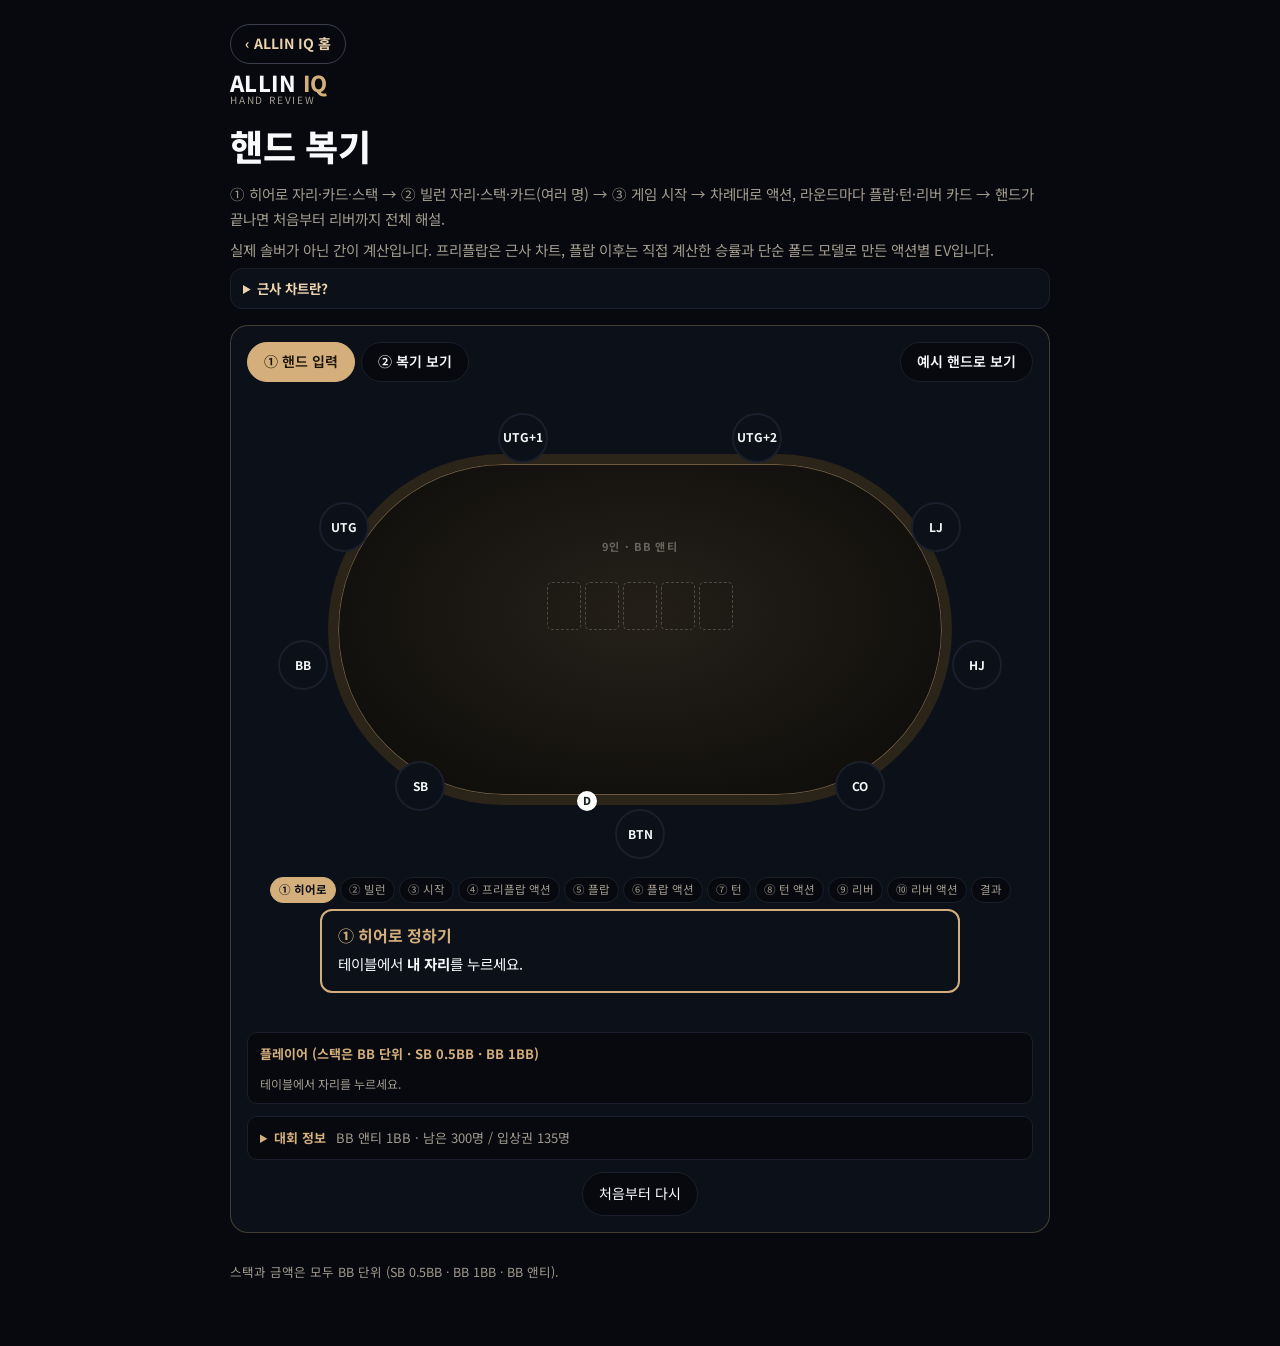
==== review/index.html @ 5c4364d3 "핸드 복기 추가(C안): 홈에 '실전 핸드 복기' 카드, 복기 화면은 review/에서 겹쳐 열기, 하단 메뉴 4칸 유지, 핸드 복기 시험 추가 Co-Authored-By: Cla" ====
<!doctype html>
<html lang="ko">
<head>
<meta charset="utf-8">
<meta name="viewport" content="width=device-width, initial-scale=1">
<title>ALLIN IQ 핸드 복기</title>
<link rel="preconnect" href="https://fonts.googleapis.com">
<link rel="preconnect" href="https://fonts.gstatic.com" crossorigin>
<link rel="stylesheet" href="https://fonts.googleapis.com/css2?family=JetBrains+Mono:wght@500;700&family=Noto+Sans+KR:wght@400;500;700;800&display=swap">
<link rel="stylesheet" href="css/style.css">
<style>
.app{-webkit-user-select:none;user-select:none;-webkit-touch-callout:none}
.app input{-webkit-user-select:text;user-select:text}
.hr-home{display:none;align-self:flex-start;min-height:40px;padding:0 14px;margin-bottom:6px;border-radius:999px;border:1px solid #3A3F4B;color:#EAD3AE;font-size:14px;font-weight:700;text-decoration:none;align-items:center}
.solo .hr-home{display:inline-flex}
</style>
</head>
<body>
<div class="app">
  <header>
    <a class="hr-home" href="../" target="_top">‹ ALLIN IQ 홈</a>
    <div class="wm"><b>ALLIN <i>IQ</i></b><small>HAND REVIEW</small></div>
    <h1>핸드 복기</h1>
    <p>① 히어로 자리·카드·스택 → ② 빌런 자리·스택·카드(여러 명) → ③ 게임 시작 → 차례대로 액션, 라운드마다 플랍·턴·리버 카드 → 핸드가 끝나면 처음부터 리버까지 전체 해설.</p>
    <p>실제 솔버가 아닌 간이 계산입니다. 프리플랍은 근사 차트, 플랍 이후는 직접 계산한 승률과 단순 폴드 모델로 만든 액션별 EV입니다.</p>
    <details class="hr-what"><summary>근사 차트란?</summary><p>오픈 대응·3벳·4벳 차트는 ALLIN IQ 기준서의 빈도(자리·스택별 3벳·콜·올인 비율)에 맞춰 핸드 강도 순서로 칸을 채운 차트예요. 첫 진입·멀티웨이 차트는 공개 차트의 비율로 만든 근사예요. 솔버가 계산한 정답이 아니어서, 실제 솔버와 칸 몇 개가 다를 수 있어요. 칸 색은 그 핸드의 대표 행동(빨강 밸류, 금색 블러프, 파랑 콜, 연한 칸 섞기)이고 빈도가 아니에요.</p><p>지금 기준: 20~35BB에서 IP가 앞·중간 포지션(UTG~HJ) 오픈에 3벳할 때는 올인 대신 작은 3벳(오픈의 약 2.5배), 40BB 4벳은 3벳의 약 2배, 75BB 이상 4벳은 3벳의 2.5~2.75배예요. ICM 가산은 머니 근처 +3%p, 버블 +7%p, 파이널 +4%p예요.</p></details>
  </header>
  <div class="tool hr" id="hand-review">
        <div class="hr-tabs" role="tablist">
          <button type="button" role="tab" id="hr-tab-in" aria-selected="true">① 핸드 입력</button>
          <button type="button" role="tab" id="hr-tab-rv" aria-selected="false">② 복기 보기</button>
          <button type="button" class="hr-sub" id="hr-ex" style="margin-left:auto">예시 핸드로 보기</button>
        </div>
        <div class="hr-table" id="hr-table" aria-label="포커 테이블"></div>

        <div id="hr-setup">
          <div class="hr-steps" id="hr-steps" aria-label="진행 단계"></div>
          <div class="hr-guide" id="hr-guide"></div>
          <div class="hr-hint" id="hr-hint"></div>
          <div class="hr-deckbox" id="hr-deckbox" hidden>
            <div class="dh"><span id="hr-deckfor">카드 선택</span><button type="button" class="hr-sub" id="hr-deckclose">닫기</button></div>
            <div class="hr-deck" id="hr-deck" aria-label="카드 선택"></div>
          </div>
          <div class="hr-panel">
            <div class="hr-box" id="hr-plbox"><b>플레이어 (스택은 BB 단위 · SB 0.5BB · BB 1BB)</b><div class="hr-plist" id="hr-plist"></div></div>
            <div class="hr-box hr-rec" id="hr-rec" hidden><b>액션</b><div id="hr-recbody"></div></div>
            <details class="hr-box" id="hr-info"><summary>대회 정보 <span id="hr-infosum"></span></summary>
              <div class="row tool-in" style="margin-top:8px">
                <label for="hr-ante">BB 앤티(BB)<input id="hr-ante" type="number" min="0" step="0.1" value="1"></label>
                <label for="hr-left">남은 인원<input id="hr-left" type="number" min="2" value="300"></label>
                <label for="hr-paid">입상권 인원<input id="hr-paid" type="number" min="1" value="135"></label>
                <label class="chk" for="hr-ft"><input id="hr-ft" type="checkbox"> 파이널 테이블</label>
              </div></details>
          </div>
          <div class="hr-btns" style="margin-top:12px">
            <button type="button" class="hr-sub" id="hr-reset">처음부터 다시</button>
          </div>
        </div>

        <div id="hr-replay" hidden>
          <div class="hr-tabs" role="tablist" style="justify-content:center;margin-top:10px">
            <button type="button" role="tab" id="hr-v-story" aria-selected="true">전체 해설</button>
            <button type="button" role="tab" id="hr-v-step" aria-selected="false">한 단계씩 보기</button>
          </div>
          <div id="hr-story" class="hr-story"></div>
          <div id="hr-stepview" hidden>
          <div class="hr-nav">
            <button type="button" id="hr-prev">◀ 이전</button>
            <div class="hr-stepname" id="hr-stepname"></div>
            <button type="button" class="next" id="hr-next">다음 ▶</button>
          </div>
          <div class="hr-dots" id="hr-dots" aria-label="단계 이동"></div>
          <div class="hr-evals" id="hr-evals" aria-live="polite"></div>
          </div>
          <div class="hr-sumbox" id="hr-sumbox"></div>
        </div>
      </div>
  <footer>스택과 금액은 모두 BB 단위 (SB 0.5BB · BB 1BB · BB 앤티).</footer>
</div>
<script>
// opened on its own (not inside the app): show the link back to the app; no copying on the player screen
if(window.top===window)document.documentElement.classList.add("solo");
document.addEventListener("contextmenu",e=>{if(!(e.target&&e.target.tagName==="INPUT"))e.preventDefault()});
document.addEventListener("copy",e=>{const t=e.target;if(!(t&&t.tagName==="INPUT"))e.preventDefault()});
</script>
<script src="js/data.js"></script>
<script src="js/app.js"></script>
</body>
</html>
---- review/css/style.css ----
/* 핸드 복기 프로그램 — 색은 교과서와 같다 (밝은·어두운 테마) */
/* ALLIN IQ 디자인: 네이비 + 샴페인 골드, 한 가지 어두운 테마 */
:root{
  --paper:#07090F; --sheet:#0C1019; --ink:#F8F9FB; --muted:#A39C8E; --line:#1A1F2B;
  --felt:#D4AF7C; --felt-soft:#231D13; --chip:#D98A73; --chip-soft:#24140F; --gold:#EAD3AE;
  --f-display:"Pretendard","Noto Sans KR",system-ui,sans-serif;
  --f-body:"Pretendard","Noto Sans KR","Apple SD Gothic Neo","Malgun Gothic",system-ui,sans-serif;
  --f-mono:"JetBrains Mono",ui-monospace,Consolas,monospace;
  --heat-0:#2A1517; --heat-1:#3A2022; --heat-2:#1A2436; --heat-3:#2A3A55; --heat-4:#8C7449; --heat-5:#D4AF7C; --heat-fg-dark:#0B1220;
  color-scheme:dark}
:root[data-theme="dark"],:root[data-theme="light"]{
  --paper:#07090F; --sheet:#0C1019; --ink:#F8F9FB; --muted:#A39C8E; --line:#1A1F2B;
  --felt:#D4AF7C; --felt-soft:#231D13; --chip:#D98A73; --chip-soft:#24140F; --gold:#EAD3AE;
  --f-display:"Pretendard","Noto Sans KR",system-ui,sans-serif;
  --f-body:"Pretendard","Noto Sans KR","Apple SD Gothic Neo","Malgun Gothic",system-ui,sans-serif;
  --f-mono:"JetBrains Mono",ui-monospace,Consolas,monospace;
  --heat-0:#2A1517; --heat-1:#3A2022; --heat-2:#1A2436; --heat-3:#2A3A55; --heat-4:#8C7449; --heat-5:#D4AF7C; --heat-fg-dark:#0B1220;
  color-scheme:dark}

*{box-sizing:border-box}
body{margin:0;background:var(--paper);color:var(--ink);font-family:var(--f-body);font-size:16px;line-height:1.7;
  padding:24px max(16px,env(safe-area-inset-right,0px)) 64px max(16px,env(safe-area-inset-left,0px))}
.app{max-width:820px;margin:0 auto}
.app > header h1{font-family:var(--f-display);font-weight:800;font-size:clamp(26px,5vw,36px);margin:0 0 6px;letter-spacing:-.01em}
.app > header p{margin:0 0 6px;color:var(--muted);font-size:14.5px}
.tool{border:1px solid var(--line);border-radius:14px;background:var(--sheet);padding:16px;margin-top:16px}
@media (max-width:560px){.tool{padding:12px 10px}}
.tool-in label{display:grid;gap:2px;font-size:12.5px;color:var(--muted)}
.tool-in input{font:inherit;font-family:var(--f-mono);font-size:14px;padding:6px 8px;border:1px solid var(--line);border-radius:6px;background:var(--sheet);color:var(--ink)}
:focus-visible{outline:2px solid var(--felt);outline-offset:2px;border-radius:3px}
footer{margin-top:28px;font-size:12.5px;color:var(--muted)}
/* 22장 복기: 실제 테이블처럼. 펠트·카드는 두 테마에서 같은 색(실물 소재) */
:root{--tb-felt:#25211A;--tb-felt2:#0B0A08;--tb-rail:#2B2519;--tb-ink:#f4f1e6;--cd-face:#ffffff;--cd-ink:#15201b;--cd-red:#c0322b;--cd-edge:#c9d2cd;--chip-gold:#e3b84f;--chip-edge:#8a5f0e}
.hr-tabs{display:flex;gap:6px;margin-bottom:10px;flex-wrap:wrap}
.hr-tabs button{font:inherit;font-size:14px;font-weight:600;padding:7px 16px;border-radius:999px;border:1px solid var(--line);background:var(--paper);color:var(--ink);cursor:pointer}
.hr-tabs button[aria-selected="true"]{background:var(--felt);border-color:var(--felt);color:var(--sheet)}
.hr-table{position:relative;width:100%;max-width:760px;margin:0 auto;aspect-ratio:16/10;user-select:none}
@media (max-width:640px){.hr-table{aspect-ratio:5/6}}
.hr-felt{position:absolute;inset:13% 9%;border-radius:999px;background:radial-gradient(ellipse at 50% 45%,var(--tb-felt) 0%,var(--tb-felt2) 100%);border:10px solid var(--tb-rail);box-shadow:inset 0 0 0 2px rgba(255,255,255,.08),0 8px 22px rgba(0,0,0,.25)}
.hr-felt::after{content:"9인 · BB 앤티";position:absolute;left:50%;top:22%;transform:translateX(-50%);font-size:11px;letter-spacing:.12em;color:rgba(244,241,230,.35);font-weight:700}
.hr-seat{position:absolute;transform:translate(-50%,-50%);display:grid;justify-items:center;gap:1px;width:86px;text-align:center;z-index:2}
.hr-seat .av{width:50px;height:50px;border-radius:50%;background:var(--sheet);border:2px solid var(--line);display:grid;place-items:center;font-weight:700;font-size:12px;color:var(--ink);line-height:1.1}
.hr-seat .st{font-family:var(--f-mono);font-size:11px;color:var(--muted);white-space:nowrap}
.hr-seat .tag{font-size:10.5px;font-weight:700;padding:0 7px;border-radius:999px;background:var(--felt-soft);color:var(--felt);white-space:nowrap}
.hr-seat.hero .av{border-color:var(--felt);background:var(--felt-soft);color:var(--felt)}
.hr-seat.villain .av{border-color:var(--chip);background:var(--chip-soft);color:var(--chip)}
.hr-seat.villain .tag{background:var(--chip-soft);color:var(--chip)}
.hr-seat.act .av{box-shadow:0 0 0 4px var(--gold)}
.hr-seat.dim{opacity:.4}
.hr-seat.click{cursor:pointer}
.hr-seat.click:hover .av{border-color:var(--gold)}
.hr-seat button.av{font:inherit;font-weight:700;font-size:12px;cursor:pointer;padding:0}
.hrc{width:34px;height:48px;border-radius:5px;background:var(--cd-face);border:1px solid var(--cd-edge);display:grid;place-items:center;font-family:var(--f-mono);font-weight:700;font-size:15px;line-height:1;color:var(--cd-ink);box-shadow:0 1px 2px rgba(0,0,0,.25);padding:0}
.hrc.red{color:var(--cd-red)}
.hrc.back{background:repeating-linear-gradient(45deg,#7a1f1a 0 4px,#9a2b24 4px 8px);border-color:#5c1612}
.hrc.empty{background:rgba(0,0,0,.12);border:1.5px dashed rgba(244,241,230,.6);color:rgba(244,241,230,.85);font-size:17px;box-shadow:none}
button.hrc{cursor:pointer;font:inherit;font-family:var(--f-mono);font-weight:700}
.hrc.pick{outline:3px solid var(--chip-gold);outline-offset:1px}
.hr-hole{position:absolute;transform:translate(-50%,-50%);display:flex;gap:3px;z-index:3}
.hr-board{position:absolute;left:50%;top:45%;transform:translate(-50%,-50%);display:flex;gap:4px;z-index:3}
.hr-pot{position:absolute;left:50%;top:57.5%;transform:translate(-50%,-50%);color:var(--tb-ink);font-family:var(--f-mono);font-weight:700;font-size:13px;background:rgba(0,0,0,.28);padding:2px 12px;border-radius:999px;white-space:nowrap;z-index:3}
.hr-bet{position:absolute;transform:translate(-50%,-50%);display:flex;align-items:center;gap:4px;font-family:var(--f-mono);font-size:12px;font-weight:700;color:var(--tb-ink);z-index:3;white-space:nowrap}
.hr-bet i{width:14px;height:14px;border-radius:50%;background:var(--chip-gold);border:2px dashed var(--chip-edge)}
.hr-dealer{position:absolute;width:20px;height:20px;border-radius:50%;background:var(--cd-face);color:var(--cd-ink);font-size:11px;font-weight:800;display:grid;place-items:center;transform:translate(-50%,-50%);z-index:3;box-shadow:0 1px 2px rgba(0,0,0,.3)}
.hr-say.r{left:calc(50% + 28px)}
.hr-say.l{right:calc(50% + 28px)}
@media (max-width:640px){.hr-say.r{left:calc(50% + 22px)}.hr-say.l{right:calc(50% + 22px)}}
.hr-say{position:absolute;top:4px;background:var(--ink);color:var(--paper);font-size:12px;font-weight:700;padding:3px 10px;border-radius:8px;white-space:nowrap;z-index:5}
@media (max-width:640px){
  .hr-seat{width:64px}.hr-seat .av{width:40px;height:40px;font-size:10.5px}.hr-seat .st{font-size:10px}
  .hrc{width:26px;height:37px;font-size:12px;border-radius:4px}.hr-board{gap:3px}
}
.hr-hint{text-align:center;font-size:14px;font-weight:600;color:var(--felt);margin:8px 0 2px;min-height:1.6em}
.hr-hint.err{color:var(--chip)}
.hr-deckbox{border:1px solid var(--line);border-radius:10px;background:var(--paper);padding:10px;margin:8px auto;max-width:640px}
.hr-deckbox .dh{display:flex;justify-content:space-between;align-items:center;font-size:13px;margin-bottom:6px}
.hr-deck{display:grid;grid-template-columns:repeat(13,minmax(0,1fr));gap:3px}
.hr-deck .hrc{width:auto;height:auto;aspect-ratio:3/4;font-size:clamp(9px,1.7vw,13px)}
.hr-deck .hrc:disabled{opacity:.2;cursor:default}
.hr-panel{display:grid;gap:12px;margin-top:8px}
.hr-box{border:1px solid var(--line);border-radius:10px;padding:10px 12px;background:var(--paper)}
.hr-box > b{display:block;font-size:13px;margin-bottom:6px;color:var(--felt)}
.hr-box .row{display:flex;flex-wrap:wrap;gap:8px 12px;align-items:end}
.hr select{font:inherit;font-size:14px;padding:6px 8px;border:1px solid var(--line);border-radius:6px;background:var(--sheet);color:var(--ink);max-width:100%}
.hr .tool-in input{width:92px}
.hr label.chk{display:flex;align-items:center;gap:6px;align-self:center;color:var(--ink)}
.hr label.chk input{width:18px;height:18px}
.hr-street{display:grid;grid-template-columns:52px minmax(0,1fr) 76px 76px;gap:6px 8px;align-items:center;font-size:13px;padding:4px 0;border-top:1px dashed var(--line)}
.hr-street:first-of-type{border-top:0}
.hr-street select{width:100%}
.hr-street input{width:100%;font:inherit;font-family:var(--f-mono);font-size:14px;padding:6px 6px;border:1px solid var(--line);border-radius:6px;background:var(--sheet);color:var(--ink)}
.hr-street.off{opacity:.45}
@media (max-width:560px){.hr-street{grid-template-columns:44px minmax(0,1fr) 64px 64px}}
.hr-btns{display:flex;flex-wrap:wrap;gap:8px;justify-content:center}
.hr-go{font:inherit;font-weight:700;font-size:15px;padding:10px 24px;border-radius:999px;border:0;background:var(--felt);color:var(--sheet);cursor:pointer}
.hr-sub{font:inherit;font-size:14px;padding:9px 16px;border-radius:999px;border:1px solid var(--line);background:var(--paper);color:var(--ink);cursor:pointer}
.hr-nav{display:grid;grid-template-columns:auto minmax(0,1fr) auto;gap:10px;align-items:center;margin:10px auto 6px;max-width:760px}
.hr-nav button{font:inherit;font-weight:700;padding:9px 16px;border-radius:999px;border:1px solid var(--line);background:var(--sheet);color:var(--ink);cursor:pointer}
.hr-nav button.next{background:var(--felt);color:var(--sheet);border-color:var(--felt)}
.hr-nav button:disabled{opacity:.35;cursor:default}
.hr-stepname{text-align:center;font-weight:700;font-size:15px;line-height:1.35}
.hr-stepname small{display:block;font-weight:400;font-size:12px;color:var(--muted)}
.hr-dots{display:flex;flex-wrap:wrap;gap:5px;justify-content:center;margin-bottom:10px}
.hr-dots button{width:14px;height:14px;border-radius:50%;border:1.5px solid var(--line);background:var(--paper);padding:0;cursor:pointer}
.hr-dots button.good{background:var(--felt);border-color:var(--felt)}
.hr-dots button.mix{background:var(--gold);border-color:var(--gold)}
.hr-dots button.bad{background:var(--chip);border-color:var(--chip)}
.hr-dots button.cur{outline:2px solid var(--ink);outline-offset:2px}
.hr-evals{display:grid;gap:8px;max-width:760px;margin:0 auto}
.hr-none{font-size:13.5px;color:var(--muted);text-align:center;padding:8px}
.hr-item{border:1px solid var(--line);border-left-width:6px;border-radius:10px;padding:10px 14px;background:var(--sheet);font-size:14.5px;line-height:1.6;min-width:0}
.hr-item.good{border-left-color:var(--felt)}.hr-item.mix{border-left-color:var(--gold)}.hr-item.bad{border-left-color:var(--chip)}.hr-item.info{border-left-color:var(--line)}
.hr-item .top{display:flex;flex-wrap:wrap;gap:6px 10px;align-items:center;margin-bottom:4px}
.hr-item .who{font-size:12px;font-weight:700;padding:1px 9px;border-radius:999px;background:var(--felt-soft);color:var(--felt)}
.hr-item .who.v{background:var(--chip-soft);color:var(--chip)}
.hr-item .vd{font-weight:800;font-size:15px}
.hr-item.good .vd{color:var(--felt)}.hr-item.mix .vd{color:var(--gold)}.hr-item.bad .vd{color:var(--chip)}.hr-item.info .vd{color:var(--muted)}
.hr-item .nums{font-family:var(--f-mono);font-size:12px;color:var(--muted);margin-top:4px;overflow-wrap:anywhere}
.hr-sumbox{border:1px solid var(--line);border-radius:10px;padding:12px 14px;background:var(--paper);font-size:14px;line-height:1.7;max-width:760px;margin:10px auto 0}
.hr-sumbox .score{display:flex;gap:14px;flex-wrap:wrap;margin-top:6px}
.hr-sumbox .score span{font-weight:700}
/* 플레이어 목록 · 액션 기록 · 차트 · EV 표 */
.hr-seat.villain2 .av{border-color:var(--gold);background:var(--gold-soft,var(--paper));color:var(--gold)}
.hr-plist{display:grid;gap:6px}
.hr-prow{display:grid;grid-template-columns:auto minmax(0,1fr) auto auto;gap:8px;align-items:center;font-size:14px}
.hr-prow .nm{font-weight:700;min-width:96px}
.hr-prow .nm small{font-weight:400;color:var(--muted);margin-left:4px}
.hr-prow input{width:110px;font:inherit;font-family:var(--f-mono);font-size:14px;padding:5px 8px;border:1px solid var(--line);border-radius:6px;background:var(--sheet);color:var(--ink)}
.hr-prow .cards{font-family:var(--f-mono);font-size:13px;color:var(--muted)}
.hr-prow button{font:inherit;font-size:12px;padding:3px 9px;border-radius:999px;border:1px solid var(--line);background:var(--sheet);color:var(--muted);cursor:pointer}
@media (max-width:560px){.hr-prow{grid-template-columns:auto minmax(0,1fr) auto}.hr-prow .cards{display:none}}
.hr-rec .now{font-size:15px;font-weight:700;margin-bottom:8px}
.hr-rec .now small{font-weight:400;color:var(--muted);margin-left:6px}
.hr-acts{display:flex;flex-wrap:wrap;gap:8px;align-items:center}
.hr-acts button{font:inherit;font-weight:700;font-size:15px;padding:9px 18px;border-radius:10px;border:1px solid var(--line);background:var(--sheet);color:var(--ink);cursor:pointer;min-width:84px}
.hr-acts button.f{color:var(--muted)}
.hr-acts button.c{border-color:var(--felt);color:var(--felt)}
.hr-acts button.r{background:var(--chip);border-color:var(--chip);color:var(--sheet)}
.hr-acts button:disabled{opacity:.35;cursor:default}
.hr-size{display:flex;flex-wrap:wrap;gap:6px;align-items:center;margin-top:8px}
.hr-size input{width:84px;font:inherit;font-family:var(--f-mono);font-size:15px;padding:6px 8px;border:1px solid var(--line);border-radius:8px;background:var(--sheet);color:var(--ink)}
.hr-size button{font:inherit;font-size:13px;padding:5px 11px;border-radius:999px;border:1px solid var(--line);background:var(--paper);color:var(--ink);cursor:pointer}
.hr-log{margin-top:10px;display:grid;gap:4px;font-size:13.5px}
.hr-log div b{display:inline-block;min-width:52px;color:var(--felt)}
.hr-log span{display:inline-block;margin:1px 6px 1px 0;padding:1px 8px;border-radius:999px;background:var(--sheet);border:1px solid var(--line)}
.hr-log span.h{border-color:var(--felt);color:var(--felt);font-weight:600}
.hr-tools{display:flex;gap:8px;margin-top:8px;flex-wrap:wrap}
.hr details.hr-box summary{cursor:pointer;font-size:13px;font-weight:700;color:var(--felt)}
.hr details.hr-box summary span{font-weight:400;color:var(--muted);margin-left:6px}
.hr-two{display:grid;grid-template-columns:minmax(0,260px) minmax(0,1fr);gap:12px;margin-top:8px;align-items:start}
@media (max-width:640px){.hr-two{grid-template-columns:minmax(0,1fr)}}
.hr-chart{display:grid;grid-template-columns:repeat(13,minmax(0,1fr));gap:1px;max-width:260px}
.hr-chart i{aspect-ratio:1;display:grid;place-items:center;font-style:normal;font-family:var(--f-mono);font-size:clamp(5.5px,0.9vw,7.5px);border-radius:1px;overflow:hidden;letter-spacing:-.04em}
.hr-chart i.me{outline:2.5px solid var(--ink);outline-offset:-1px;position:relative;z-index:1;font-weight:800}
.hr-cap{font-size:12px;color:var(--muted);margin-top:4px;line-height:1.5}
.hr-evt{width:100%;border-collapse:collapse;font-size:13.5px}
.hr-evt th,.hr-evt td{padding:5px 8px;border-bottom:1px solid var(--line);text-align:left}
.hr-evt td.num{font-family:var(--f-mono);text-align:right;white-space:nowrap}
.hr-evt tr.best td{font-weight:800}
.hr-evt tr.me td{background:var(--felt-soft)}
.hr-evt .tagb{font-size:11px;font-weight:700;padding:0 6px;border-radius:999px;background:var(--gold);color:var(--sheet);margin-left:4px}
.hr-evt .tagm{font-size:11px;font-weight:700;padding:0 6px;border-radius:999px;background:var(--felt);color:var(--sheet);margin-left:4px}
.hr-detail{margin-top:6px;font-size:14px;line-height:1.7}
.hr-detail p{margin:0 0 6px}
/* 단계 안내 · 전체 해설 */
.hr-steps{display:flex;flex-wrap:wrap;gap:4px;justify-content:center;margin:10px auto 6px;max-width:760px}
.hr-steps span{font-size:11.5px;padding:2px 8px;border-radius:999px;border:1px solid var(--line);color:var(--muted);background:var(--paper);white-space:nowrap}
.hr-steps span.done{color:var(--felt);border-color:var(--felt-soft);background:var(--felt-soft)}
.hr-steps span.now{color:var(--sheet);background:var(--felt);border-color:var(--felt);font-weight:700}
.hr-guide{max-width:640px;margin:6px auto 0;border:2px solid var(--felt);border-radius:12px;padding:12px 16px;background:var(--sheet);font-size:14.5px;line-height:1.6}
.hr-guide > b{display:block;font-size:16px;color:var(--felt);margin-bottom:2px}
.hr-guide p{margin:4px 0}
.hr-guide .hr-btns{margin-top:10px}
.hr-go:disabled{opacity:.4;cursor:default}
.hr-story{max-width:760px;margin:10px auto 0;display:grid;gap:12px}
.hr-story .hr-sumbox{margin:0}
.hr-story .hr-sumbox > b{color:var(--felt)}
.hr-sst{display:grid;gap:8px;border-top:2px solid var(--felt);padding-top:10px}
.hr-sst .hd{display:flex;flex-wrap:wrap;gap:6px 12px;align-items:center}
.hr-sst .hd > b{font-size:18px;color:var(--felt)}
.hr-sst .hd small{color:var(--muted);font-size:12.5px;flex-basis:100%}
.hr-sst .bd{display:flex;gap:3px}
.hr-sst .bd .hrc{width:28px;height:39px;font-size:12.5px}
.hr-sline{display:flex;flex-wrap:wrap;gap:6px 10px;align-items:center;font-weight:700;font-size:14.5px}
.hr-sline.h span{color:var(--felt)}
.hr-sline small{font-weight:400;color:var(--muted);font-family:var(--f-mono);font-size:12px}
.hr-sline .hr-sub{padding:3px 10px;font-size:12px;font-family:var(--f-mono)}
.hr-snote{font-size:13px;color:var(--muted);padding:2px 0 2px 12px;border-left:3px solid var(--line)}
.hr-more{margin-top:6px}
.hr-more summary{cursor:pointer;font-size:13px;font-weight:700;color:var(--felt)}

/* ALLIN IQ 머리말·버튼 */
.wm{display:flex;flex-direction:column;line-height:1.1;margin-bottom:10px}.wm b{font-size:22px;font-weight:800;letter-spacing:.02em}.wm i{font-style:normal;color:#D4AF7C}.wm small{font-size:10px;letter-spacing:.18em;color:var(--muted)}
.tool{border-color:rgba(212,175,124,.28);border-radius:18px}
.hr-tabs button[aria-selected="true"]{color:#1A1306}
.hr-what{margin:6px 0 4px;border:1px solid var(--line);border-radius:12px;padding:8px 12px;background:var(--sheet);font-size:13.5px;color:var(--muted)}
.hr-what summary{cursor:pointer;color:var(--gold);font-weight:700}
.hr-what p{margin:6px 0 0}
.hr-felt{border-color:var(--tb-rail);box-shadow:inset 0 0 0 1px rgba(212,175,124,.45)}
/* 판정 색: ALLIN IQ 규칙(좋음 good-ink, 아쉬움 bad-ink, 빌런 색은 빌런에만) */
.hr-dots button.good{background:#8FD3A6;border-color:#8FD3A6}
.hr-dots button.bad{background:#F3A08A;border-color:#F3A08A}
.hr-item.good{border-left-color:#8FD3A6}.hr-item.bad{border-left-color:#F3A08A}
.hr-item.good .vd{color:#8FD3A6}.hr-item.bad .vd{color:#F3A08A}
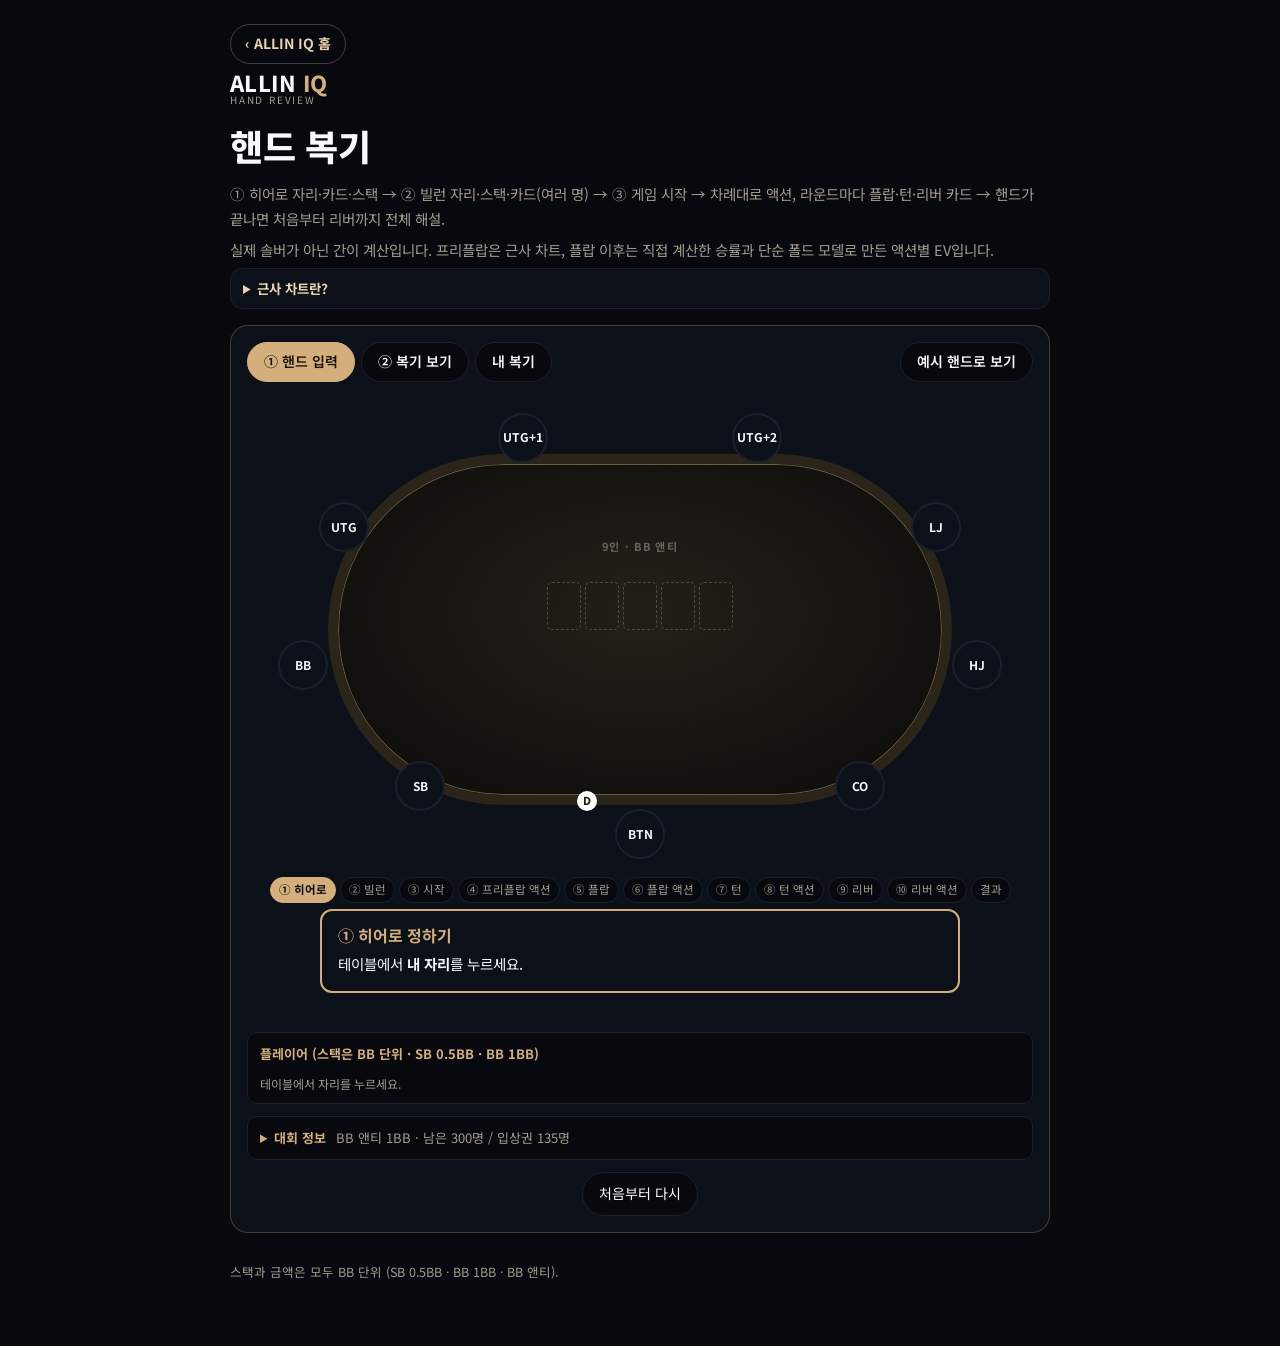
==== commit 22b2a095: "핸드 복기 저장(내 계정): 결과 화면 '이 복기 저장', 내 복기 목록·열기·이름·메모 고치기·삭제, 최대 50개, 홈 카드에 저장 개수, 게스트는 가입 후 이어서 저장, 보안 " ====
--- a/review/index.html
+++ b/review/index.html
@@ -29,6 +29,7 @@
         <div class="hr-tabs" role="tablist">
           <button type="button" role="tab" id="hr-tab-in" aria-selected="true">① 핸드 입력</button>
           <button type="button" role="tab" id="hr-tab-rv" aria-selected="false">② 복기 보기</button>
+          <button type="button" role="tab" id="hr-tab-my" aria-selected="false">내 복기 <b id="hr-mycnt"></b></button>
           <button type="button" class="hr-sub" id="hr-ex" style="margin-left:auto">예시 핸드로 보기</button>
         </div>
         <div class="hr-table" id="hr-table" aria-label="포커 테이블"></div>
@@ -73,8 +74,27 @@
           <div class="hr-evals" id="hr-evals" aria-live="polite"></div>
           </div>
           <div class="hr-sumbox" id="hr-sumbox"></div>
+          <div class="hr-savebar" id="hr-savebar"></div>
+        </div>
+
+        <div id="hr-my" hidden>
+          <div class="hr-myhd"><b>내 복기</b><span id="hr-mymeta"></span></div>
+          <div id="hr-mylist" class="hr-mylist"></div>
         </div>
       </div>
+  <div class="hr-sheet" id="hr-sheet" hidden>
+    <div class="hr-sheetbg" data-close="1"></div>
+    <div class="hr-sheetbox" role="dialog" aria-modal="true" aria-labelledby="hr-sheetttl">
+      <b id="hr-sheetttl">복기 저장</b>
+      <div class="hr-sheetsum" id="hr-sheetsum"></div>
+      <label for="hr-name">이름<input id="hr-name" type="text" maxlength="40" autocomplete="off"></label>
+      <small class="hr-cap">자동으로 채워져요. 바꿔도 돼요.</small>
+      <label for="hr-memo">메모 (선택)<textarea id="hr-memo" maxlength="300" rows="3" placeholder="예: 상대는 BB에서 자주 3벳하는 사람"></textarea></label>
+      <div class="hr-sheetmsg" id="hr-sheetmsg" role="alert"></div>
+      <div class="hr-sheetbtns"><button type="button" class="hr-sub" data-close="1">취소</button><button type="button" class="hr-go" id="hr-dosave">저장</button></div>
+      <small class="hr-cap" style="text-align:center">내 계정에 저장돼요 · 최대 50개 · 폰·PC에서 같이 보여요</small>
+    </div>
+  </div>
   <footer>스택과 금액은 모두 BB 단위 (SB 0.5BB · BB 1BB · BB 앤티).</footer>
 </div>
 <script>
--- a/review/css/style.css
+++ b/review/css/style.css
@@ -202,3 +202,45 @@
 .hr-dots button.bad{background:#F3A08A;border-color:#F3A08A}
 .hr-item.good{border-left-color:#8FD3A6}.hr-item.bad{border-left-color:#F3A08A}
 .hr-item.good .vd{color:#8FD3A6}.hr-item.bad .vd{color:#F3A08A}
+
+/* ---------- 내 복기 (저장) ---------- */
+#hr-tab-my b{color:var(--felt);font-weight:800}
+#hr-tab-my[aria-selected="true"] b{color:var(--sheet)}
+.hr-savebar{margin-top:14px;display:flex;flex-direction:column;gap:8px}
+.hr-savebar .big{min-height:54px;border:0;border-radius:14px;background:linear-gradient(160deg,#F0D7AE,#C79E66 55%,#A9824E);color:#0B0A08;font:inherit;font-size:17px;font-weight:800;cursor:pointer}
+.hr-savebar .row{display:flex;flex-wrap:wrap;gap:6px}
+.hr-savebar .row button{flex:1 1 auto;min-height:44px}
+.hr-savebar .cap{font-size:12.5px;color:var(--muted);text-align:center}
+.hr-saved{border:1px solid rgba(212,175,124,.45);border-radius:12px;background:var(--felt-soft);padding:10px 12px;font-size:14px}
+.hr-saved b{color:var(--gold)}
+.hr-saved p{margin:4px 0 0;color:#C9C3B8;font-size:13.5px;white-space:pre-wrap;word-break:break-word}
+.hr-myhd{display:flex;align-items:baseline;justify-content:space-between;gap:8px;margin:6px 0 10px}
+.hr-myhd b{font-size:20px}.hr-myhd span{font-size:12.5px;color:var(--muted)}
+.hr-mylist{display:flex;flex-direction:column;gap:8px}
+.hr-myitem{display:flex;align-items:center;gap:12px;width:100%;padding:12px;border-radius:14px;background:var(--paper);border:1px solid var(--line);color:var(--ink);font:inherit;text-align:left;cursor:pointer}
+.hr-myitem:hover{border-color:rgba(212,175,124,.5)}
+.hr-myitem .cs{display:flex;gap:3px;flex:none}
+.hr-myitem .cs span{width:28px;height:38px;border-radius:6px;background:var(--cd-face);color:var(--cd-ink);font-size:12px;font-weight:800;display:flex;align-items:center;justify-content:center;text-align:center;line-height:1.05}
+.hr-myitem .cs span.red{color:var(--cd-red)}
+.hr-myitem .tx{flex:1;min-width:0;display:flex;flex-direction:column;gap:3px}
+.hr-myitem .tx b{font-size:15px;line-height:1.35;overflow:hidden;display:-webkit-box;-webkit-line-clamp:2;-webkit-box-orient:vertical;word-break:break-all}
+.hr-myitem .tx small{font-size:12px;color:var(--muted);line-height:1.4;word-break:keep-all}
+.hr-myitem .vd{display:flex;gap:4px;flex-wrap:wrap;font-size:11px;font-weight:700}
+.hr-myitem .vd span{padding:1px 8px;border-radius:999px;background:#1A1F2B;color:#C9C3B8}
+.hr-myitem .vd .g{background:#132A1D;color:#8FD3A6}.hr-myitem .vd .b{background:#33170F;color:#F3A08A}
+.hr-myitem i{font-style:normal;color:var(--felt);font-size:18px}
+.hr-myempty{border:1px dashed var(--line);border-radius:14px;padding:18px 14px;text-align:center;color:var(--muted);font-size:14px}
+.hr-myempty .hr-go,.hr-myempty .hr-sub{margin-top:10px}
+.hr-sheet{position:fixed;inset:0;z-index:50}
+.hr-sheetbg{position:absolute;inset:0;background:rgba(3,4,8,.6)}
+.hr-sheetbox{position:absolute;left:0;right:0;bottom:0;max-width:560px;margin:0 auto;max-height:92vh;overflow:auto;box-sizing:border-box;border-radius:22px 22px 0 0;background:var(--sheet);box-shadow:0 -1px 0 rgba(212,175,124,.45),0 -20px 40px rgba(0,0,0,.6);padding:16px 16px 22px;display:flex;flex-direction:column;gap:10px}
+.hr-sheetbox > b{font-size:19px}
+.hr-sheetbox label{display:flex;flex-direction:column;gap:6px;font-size:13px;color:#C9C3B8}
+.hr-sheetbox input,.hr-sheetbox textarea{font:inherit;font-size:16px;padding:10px 12px;border-radius:12px;background:var(--paper);border:1px solid #2A2F3B;color:var(--ink);resize:vertical}
+.hr-sheetbox input:focus,.hr-sheetbox textarea:focus{border-color:var(--felt)}
+.hr-sheetsum{display:flex;align-items:center;gap:10px;padding:10px 12px;border-radius:14px;background:#121722;font-size:13px;color:var(--muted)}
+.hr-sheetsum b{display:block;color:var(--ink);font-size:14px}
+.hr-sheetmsg{font-size:14px;color:var(--chip);min-height:0}
+.hr-sheetmsg:empty{display:none}
+.hr-sheetbtns{display:grid;grid-template-columns:1fr 2fr;gap:8px}
+.hr-sheetbtns button{min-height:50px;font-size:16px}
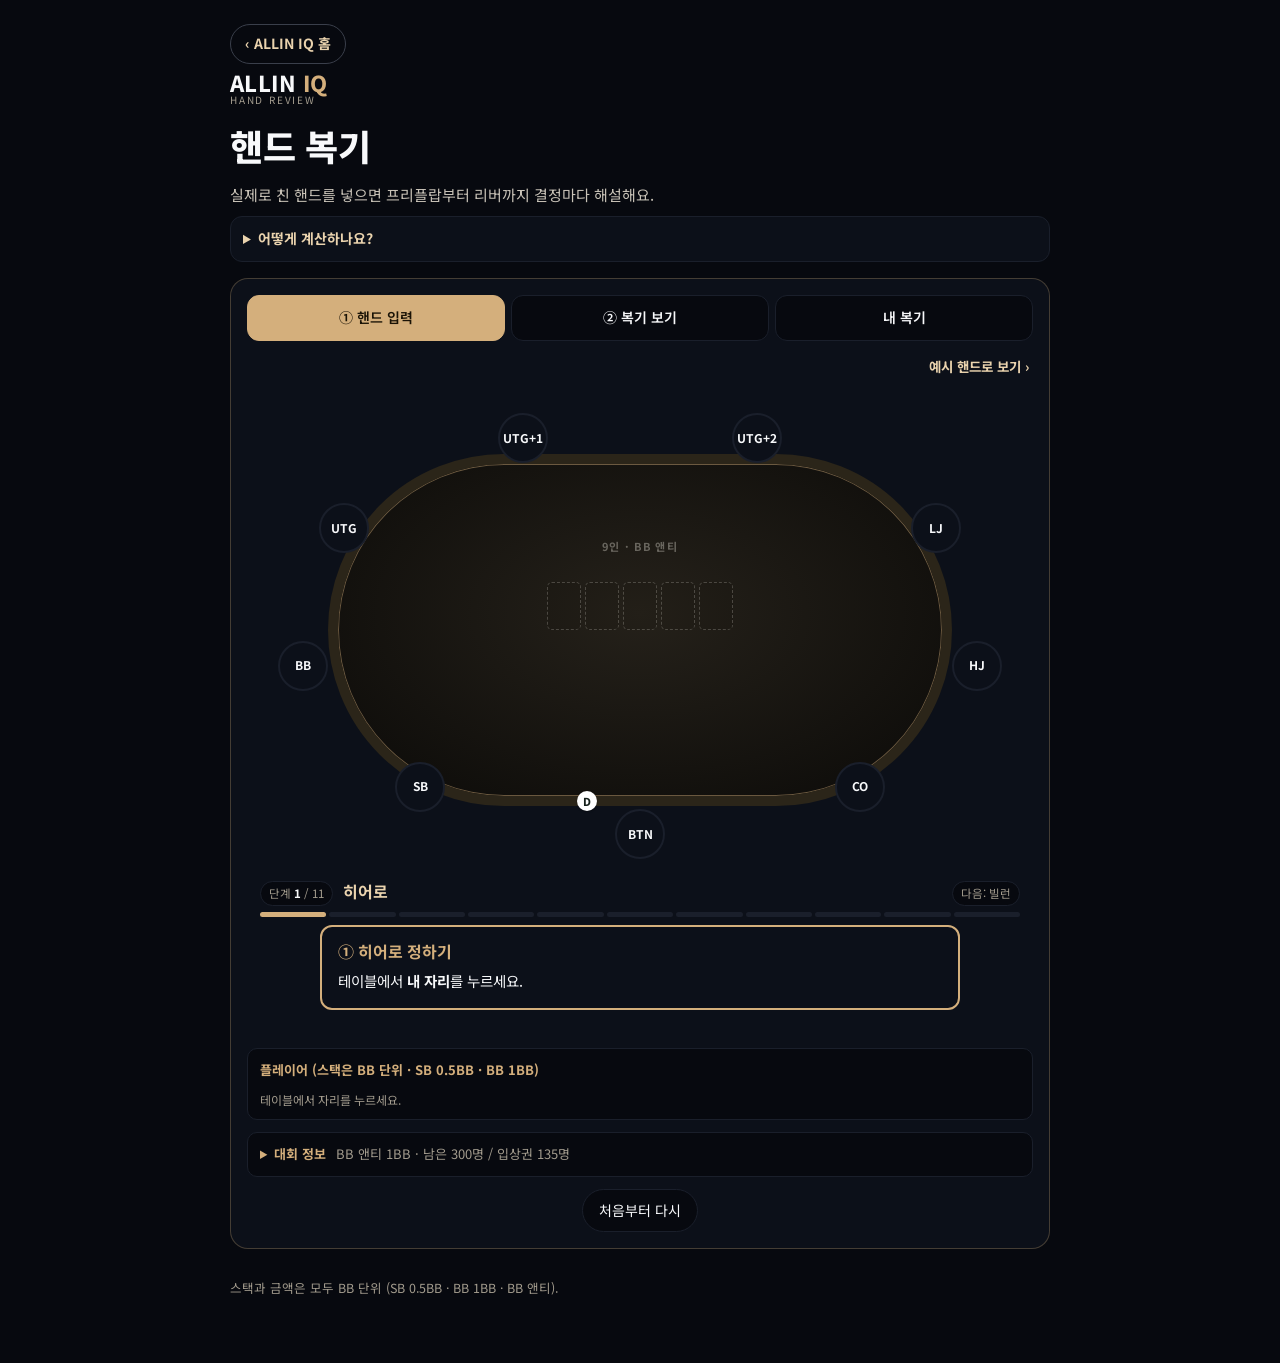
==== commit 82c305b3: "핸드 복기 가독성 개선: 앱 안 머리글 정리, 탭 세 칸, 요약 숫자 칸·계산 방법 접기, 액션 번호 줄, 평가 배지·숫자 강조, 빌런 결정 접기, 스트리트 머리 고정, 진행 막대" ====
--- a/review/index.html
+++ b/review/index.html
@@ -21,17 +21,16 @@
     <a class="hr-home" href="../" target="_top">‹ ALLIN IQ 홈</a>
     <div class="wm"><b>ALLIN <i>IQ</i></b><small>HAND REVIEW</small></div>
     <h1>핸드 복기</h1>
-    <p>① 히어로 자리·카드·스택 → ② 빌런 자리·스택·카드(여러 명) → ③ 게임 시작 → 차례대로 액션, 라운드마다 플랍·턴·리버 카드 → 핸드가 끝나면 처음부터 리버까지 전체 해설.</p>
-    <p>실제 솔버가 아닌 간이 계산입니다. 프리플랍은 근사 차트, 플랍 이후는 직접 계산한 승률과 단순 폴드 모델로 만든 액션별 EV입니다.</p>
-    <details class="hr-what"><summary>근사 차트란?</summary><p>오픈 대응·3벳·4벳 차트는 ALLIN IQ 기준서의 빈도(자리·스택별 3벳·콜·올인 비율)에 맞춰 핸드 강도 순서로 칸을 채운 차트예요. 첫 진입·멀티웨이 차트는 공개 차트의 비율로 만든 근사예요. 솔버가 계산한 정답이 아니어서, 실제 솔버와 칸 몇 개가 다를 수 있어요. 칸 색은 그 핸드의 대표 행동(빨강 밸류, 금색 블러프, 파랑 콜, 연한 칸 섞기)이고 빈도가 아니에요.</p><p>지금 기준: 20~35BB에서 IP가 앞·중간 포지션(UTG~HJ) 오픈에 3벳할 때는 올인 대신 작은 3벳(오픈의 약 2.5배), 40BB 4벳은 3벳의 약 2배, 75BB 이상 4벳은 3벳의 2.5~2.75배예요. ICM 가산은 머니 근처 +3%p, 버블 +7%p, 파이널 +4%p예요.</p></details>
+    <p class="hr-lead">실제로 친 핸드를 넣으면 프리플랍부터 리버까지 결정마다 해설해요.</p>
+    <details class="hr-what"><summary>어떻게 계산하나요?</summary><p><b>순서</b> ① 히어로 자리·카드·스택 → ② 빌런 자리·스택·카드(여러 명) → ③ 게임 시작 → 차례대로 액션, 라운드마다 플랍·턴·리버 카드 → 핸드가 끝나면 전체 해설.</p><p><b>계산</b> 실제 솔버가 아닌 간이 계산이에요. 프리플랍은 근사 차트, 플랍 이후는 직접 계산한 승률과 단순 폴드 모델로 만든 액션별 EV예요.</p><p><b>근사 차트</b> 오픈 대응·3벳·4벳 차트는 ALLIN IQ 기준서의 빈도(자리·스택별 3벳·콜·올인 비율)에 맞춰 핸드 강도 순서로 칸을 채운 차트예요. 첫 진입·멀티웨이 차트는 공개 차트의 비율로 만든 근사예요. 솔버가 계산한 정답이 아니어서, 실제 솔버와 칸 몇 개가 다를 수 있어요. 칸 색은 그 핸드의 대표 행동(빨강 밸류, 금색 블러프, 파랑 콜, 연한 칸 섞기)이고 빈도가 아니에요.</p><p><b>지금 기준</b> 20~35BB에서 IP가 앞·중간 포지션(UTG~HJ) 오픈에 3벳할 때는 올인 대신 작은 3벳(오픈의 약 2.5배), 40BB 4벳은 3벳의 약 2배, 75BB 이상 4벳은 3벳의 2.5~2.75배예요. ICM 가산은 머니 근처 +3%p, 버블 +7%p, 파이널 +4%p예요.</p></details>
   </header>
   <div class="tool hr" id="hand-review">
-        <div class="hr-tabs" role="tablist">
+        <div class="hr-tabs main" role="tablist">
           <button type="button" role="tab" id="hr-tab-in" aria-selected="true">① 핸드 입력</button>
           <button type="button" role="tab" id="hr-tab-rv" aria-selected="false">② 복기 보기</button>
           <button type="button" role="tab" id="hr-tab-my" aria-selected="false">내 복기 <b id="hr-mycnt"></b></button>
-          <button type="button" class="hr-sub" id="hr-ex" style="margin-left:auto">예시 핸드로 보기</button>
         </div>
+        <div class="hr-exrow"><button type="button" class="hr-link" id="hr-ex">예시 핸드로 보기 ›</button></div>
         <div class="hr-table" id="hr-table" aria-label="포커 테이블"></div>
 
         <div id="hr-setup">
@@ -59,7 +58,7 @@
         </div>
 
         <div id="hr-replay" hidden>
-          <div class="hr-tabs" role="tablist" style="justify-content:center;margin-top:10px">
+          <div class="hr-tabs view" role="tablist">
             <button type="button" role="tab" id="hr-v-story" aria-selected="true">전체 해설</button>
             <button type="button" role="tab" id="hr-v-step" aria-selected="false">한 단계씩 보기</button>
           </div>
@@ -99,7 +98,7 @@
 </div>
 <script>
 // opened on its own (not inside the app): show the link back to the app; no copying on the player screen
-if(window.top===window)document.documentElement.classList.add("solo");
+document.documentElement.classList.add(window.top===window?"solo":"inapp");
 document.addEventListener("contextmenu",e=>{if(!(e.target&&e.target.tagName==="INPUT"))e.preventDefault()});
 document.addEventListener("copy",e=>{const t=e.target;if(!(t&&t.tagName==="INPUT"))e.preventDefault()});
 </script>
--- a/review/css/style.css
+++ b/review/css/style.css
@@ -244,3 +244,95 @@
 .hr-sheetmsg:empty{display:none}
 .hr-sheetbtns{display:grid;grid-template-columns:1fr 2fr;gap:8px}
 .hr-sheetbtns button{min-height:50px;font-size:16px}
+
+/* ---------- 가독성 (10/30) ---------- */
+.inapp .app > header .wm,.inapp .app > header h1{display:none}
+.inapp body,.inapp .app{padding-top:0}
+.hr-lead{font-size:15px!important;color:#C9C3B8!important;margin:2px 0 8px!important}
+.hr-what{border:1px solid var(--line);border-radius:12px;padding:10px 12px;background:var(--sheet)}
+.hr-what summary{cursor:pointer;font-size:14px;font-weight:700;color:var(--gold)}
+.hr-what p{font-size:13.5px;line-height:1.7;color:#C9C3B8;margin:8px 0 0}
+.hr-what p b{color:var(--ink)}
+/* 탭: 세 칸 같은 폭 */
+.hr-tabs.main{display:grid;grid-template-columns:repeat(3,minmax(0,1fr));gap:6px;margin-bottom:6px}
+.hr-tabs.main button{min-height:46px;padding:0 6px;border-radius:12px;font-size:14px;white-space:nowrap}
+.hr-exrow{display:flex;justify-content:flex-end;margin:0 0 6px}
+.hr-link{font:inherit;font-size:13.5px;font-weight:700;color:var(--gold);background:none;border:0;padding:8px 4px;cursor:pointer;min-height:40px}
+.hr-tabs.view{display:grid;grid-template-columns:1fr 1fr;gap:0;max-width:360px;margin:8px auto 12px;padding:4px;border-radius:999px;background:var(--paper);border:1px solid var(--line)}
+.hr-tabs.view button{border:0;min-height:40px;border-radius:999px;background:transparent;color:#C9C3B8}
+.hr-tabs.view button[aria-selected="true"]{background:var(--felt);color:var(--sheet)}
+/* 진행 단계: 한 줄 + 막대 */
+.hr-steps{display:block;margin:10px auto 8px;max-width:760px}
+.hr-steps .pg{display:flex;align-items:baseline;gap:10px;flex-wrap:wrap;font-size:13px;color:var(--muted)}
+.hr-steps .pg b{color:var(--ink)}
+.hr-steps .pg .nm{font-size:16px;color:var(--gold)}
+.hr-steps .pg .nx{margin-left:auto}
+.hr-steps .bar{display:grid;grid-template-columns:repeat(11,1fr);gap:3px;margin-top:6px}
+.hr-steps .bar i{height:5px;border-radius:3px;background:var(--line)}
+.hr-steps .bar i.d{background:#6E5A3A}.hr-steps .bar i.n{background:var(--felt)}
+/* 요약 */
+.hr-story .hr-sumbox,.hr-sumbox{padding:14px;border-radius:14px}
+.hr-sumbox .ttl{display:block;font-size:13px;letter-spacing:.04em;color:var(--felt);margin-bottom:6px}
+.hr-key{font-size:15.5px;line-height:1.65;color:var(--ink);margin-bottom:10px}
+.hr-key p{margin:0 0 4px}
+.hr-sum2{display:flex;flex-direction:column;gap:8px}
+.hr-sum2 .pr{display:grid;grid-template-columns:64px repeat(3,minmax(0,1fr));gap:6px;align-items:center}
+.hr-sum2 .pr > b{font-size:14px}
+.hr-sum2 .pr.h > b{color:var(--felt)}
+.hr-sum2 .t{display:flex;align-items:baseline;justify-content:center;gap:4px;padding:6px 4px;border-radius:10px;background:#121722;font-size:12px;color:var(--muted)}
+.hr-sum2 .t em{font-style:normal;font-family:var(--f-mono);font-weight:700;font-size:18px}
+.hr-sum2 .t.g em{color:#8FD3A6}.hr-sum2 .t.m em{color:var(--gold)}.hr-sum2 .t.b em{color:#F3A08A}
+.hr-sum2 .pr:not(.h) .t em{font-size:15px}
+.hr-how{margin-top:10px}
+.hr-how summary{cursor:pointer;font-size:13px;font-weight:700;color:var(--muted)}
+.hr-how p{font-size:13px;line-height:1.7;color:var(--muted);margin:6px 0 0}
+.hr-tip{font-size:12.5px;color:var(--muted);margin:8px 2px 0;text-align:center}
+/* 스트리트 머리: 스크롤해도 위에 붙어 있음 */
+.hr-sst{gap:10px;border-top:0;padding-top:0;margin-top:14px}
+.hr-sst .hd{position:sticky;top:0;z-index:4;background:var(--sheet);padding:10px 0 8px;border-bottom:2px solid var(--felt)}
+.hr-sst .hd > b{font-size:19px}
+/* 액션 줄: 번호 원 + 액션 + 팟 */
+.hr-sline{display:grid;grid-template-columns:32px minmax(0,1fr) auto;gap:10px;align-items:center;font-size:15px;padding:2px 0}
+.hr-sline .lb{font-weight:700;line-height:1.4}
+.hr-sline.h .lb{color:var(--felt)}
+.hr-sline.v .lb{color:#E6D9CC}
+.hr-sline .pt{font-family:var(--f-mono);font-size:12px;color:var(--muted);white-space:nowrap}
+.hr-sline.res{grid-template-columns:32px minmax(0,1fr)}
+.hr-sline.res .lb{font-size:15.5px;color:var(--ink)}
+.hr-no{width:32px;height:32px;border-radius:50%;border:1px solid #3A3F4B;background:var(--paper);color:var(--ink);font:inherit;font-family:var(--f-mono);font-size:12.5px;font-weight:700;cursor:pointer;padding:0}
+.hr-sline.h .hr-no{border-color:var(--felt);color:var(--felt)}
+.hr-no:hover{border-color:var(--gold)}
+/* 평가 카드 */
+.hr-item{border-radius:12px;padding:12px 14px 12px 16px;border-left-width:5px}
+.hr-item .top{margin-bottom:6px}
+.hr-item .ttl{display:block;font-size:16px;line-height:1.4;margin-bottom:2px}
+.bdg{font-size:12.5px;font-weight:800;padding:2px 10px;border-radius:999px}
+.bdg.good{background:#132A1D;color:#8FD3A6}.bdg.mix{background:#2A2214;color:var(--gold)}.bdg.bad{background:#33170F;color:#F3A08A}.bdg.info{background:#1A1F2B;color:var(--muted)}
+.hr-detail{font-size:15px;line-height:1.75;color:#E4E0D8}
+.hr-detail p{margin:0 0 10px}.hr-detail p:last-child{margin-bottom:0}
+.hr-detail b{color:var(--ink)}
+.hr-detail .n{font-family:var(--f-mono);font-weight:700;font-size:.93em;color:var(--gold);white-space:nowrap}
+.hr-more{margin-top:10px;border-top:1px solid var(--line);padding-top:8px}
+.hr-more summary{min-height:36px;display:flex;align-items:center}
+/* 빌런 결정: 접어 두고 눌러서 펼침 */
+.hr-vitem{border:1px solid var(--line);border-radius:12px;background:var(--paper)}
+.hr-vitem > summary{list-style:none;display:flex;align-items:center;gap:8px;flex-wrap:wrap;padding:10px 12px;cursor:pointer;font-size:13.5px;min-height:24px}
+.hr-vitem > summary::-webkit-details-marker{display:none}
+.hr-vitem > summary::after{content:"펼치기 ›";margin-left:auto;font-size:12px;color:var(--muted)}
+.hr-vitem[open] > summary::after{content:"접기"}
+.hr-vitem > summary .tt{color:#C9C3B8}
+.hr-vitem[open] > summary .tt{display:none}
+.hr-vitem > .hr-item{border:0;border-top:1px solid var(--line);border-radius:0 0 12px 12px}
+.hr-vitem > .hr-item .top{display:none}
+.hr-snote{font-size:12.5px;padding:0 0 0 42px;border-left:0;color:var(--muted)}
+/* 한 단계씩 보기 */
+.hr-stepname{font-size:16px}
+.hr-nav button{min-height:44px}
+.hr-dots{gap:7px}.hr-dots button{width:16px;height:16px}
+/* 숨긴 영역은 확실히 숨김(전체 해설이 한 단계씩 보기에 남던 문제) */
+[hidden]{display:none!important}
+/* 액션 말풍선이 카드 뒤로 숨지 않게 */
+.hr-seat.act{z-index:6}
+.hr-say{box-shadow:0 2px 8px rgba(0,0,0,.5)}
+/* 폰에서는 해설 글이 먼저, 차트는 그 아래 */
+@media (max-width:640px){.hr-two > .hr-detail{order:-1}}
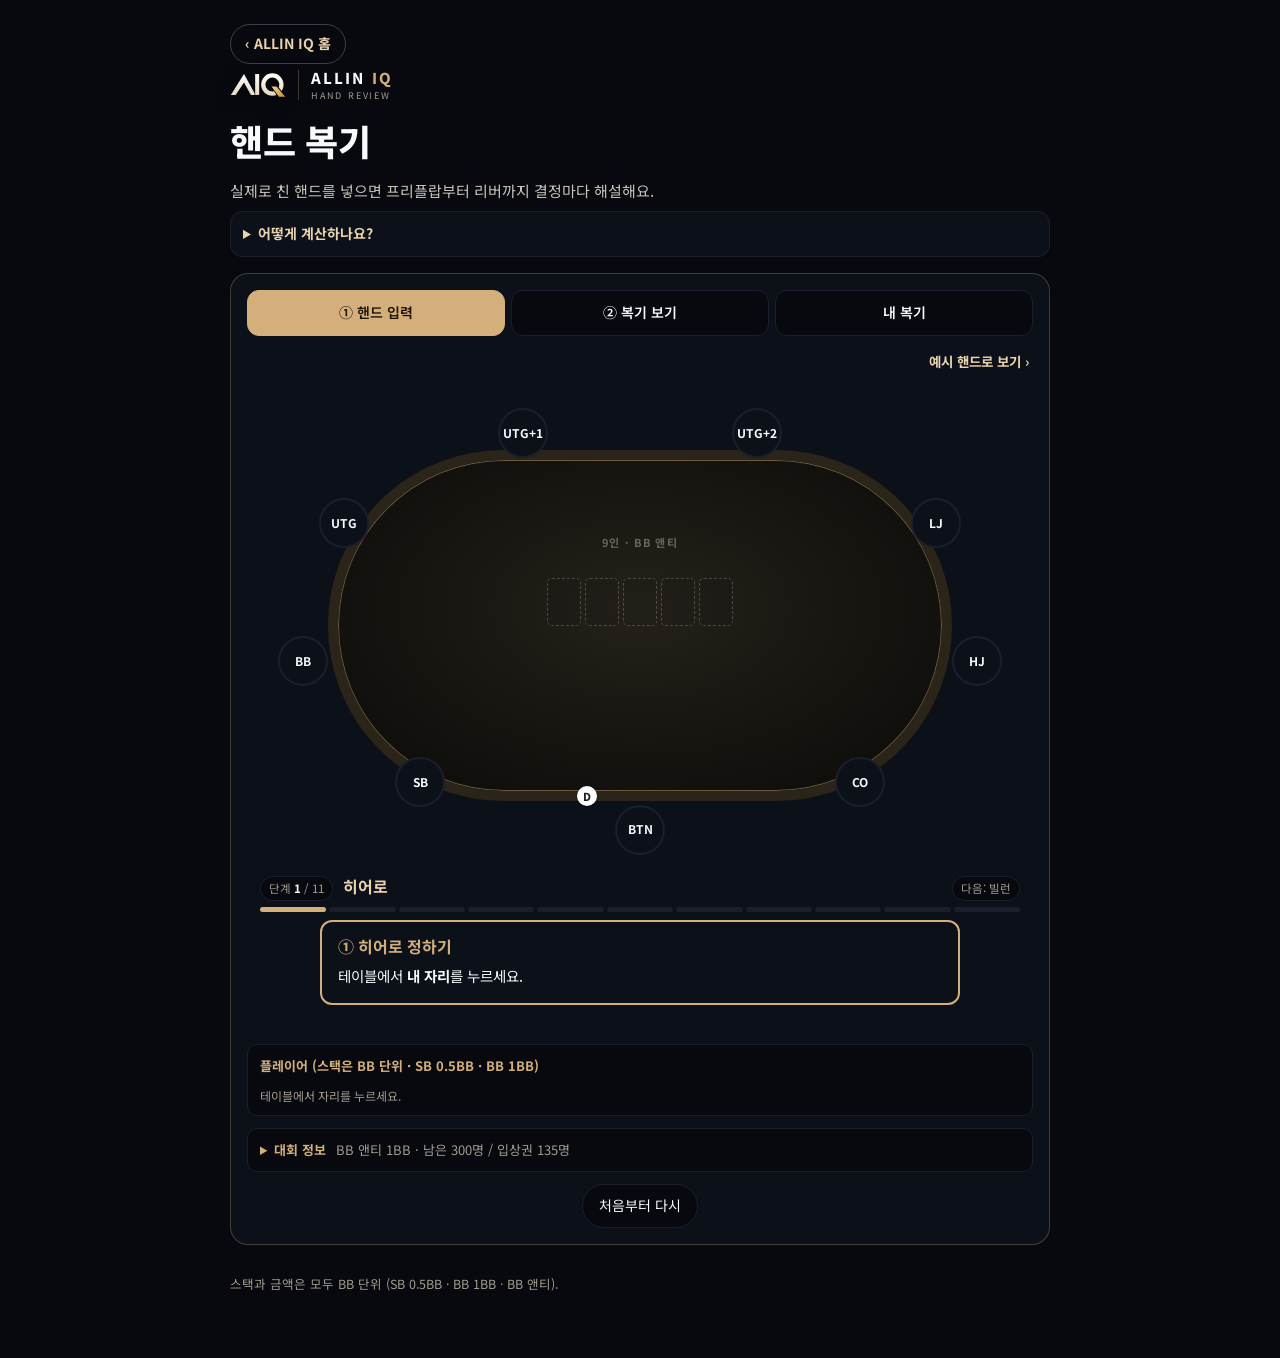
==== commit 4505f54b: "새 로고 AIQ 적용 (11/5): 홈 머리글·핸드 복기 머리글에 AIQ 로고, 앱 아이콘 4종 교체, 아이콘 캐시 v2 Co-Authored-By: Claude Opus 5.5 " ====
--- a/review/index.html
+++ b/review/index.html
@@ -7,6 +7,7 @@
 <link rel="preconnect" href="https://fonts.googleapis.com">
 <link rel="preconnect" href="https://fonts.gstatic.com" crossorigin>
 <link rel="stylesheet" href="https://fonts.googleapis.com/css2?family=JetBrains+Mono:wght@500;700&family=Noto+Sans+KR:wght@400;500;700;800&display=swap">
+<link rel="icon" href="../icons/icon-192.png?v=aiq">
 <link rel="stylesheet" href="css/style.css">
 <style>
 .app{-webkit-user-select:none;user-select:none;-webkit-touch-callout:none}
@@ -19,7 +20,7 @@
 <div class="app">
   <header>
     <a class="hr-home" href="../" target="_top">‹ ALLIN IQ 홈</a>
-    <div class="wm"><b>ALLIN <i>IQ</i></b><small>HAND REVIEW</small></div>
+    <div class="wm"><svg class="aiq" width="56" height="26" viewBox="0 -30 940 440" role="img" aria-label="ALLIN IQ"><defs><linearGradient id="aiqIv" x1="0" y1="0" x2="0" y2="1"><stop offset="0" stop-color="#FFFDF8"></stop><stop offset="1" stop-color="#E6D9C2"></stop></linearGradient><linearGradient id="aiqGo" x1="0" y1="0" x2="1" y2="1"><stop offset="0" stop-color="#F6D287"></stop><stop offset="1" stop-color="#C68E3A"></stop></linearGradient><mask id="aiqMk" maskUnits="userSpaceOnUse" x="-20" y="-40" width="1000" height="480"><rect x="-20" y="-40" width="1000" height="480" fill="#fff"></rect><polygon points="680,200 797,200 958,406 812,406" fill="#000"></polygon></mask></defs><polygon points="10,358 233,5 413,330 413,358 350,358 233,147 92,358" fill="url(#aiqIv)"></polygon><rect x="422" y="5" width="68" height="353" fill="url(#aiqIv)"></rect><circle cx="713" cy="183" r="154" fill="none" stroke="url(#aiqIv)" stroke-width="72" mask="url(#aiqMk)"></circle><path d="M698 216 L773 216 Q785 216 792 225 L930 390 L838 390 Q828 390 822 383 Z" fill="url(#aiqGo)"></path></svg><span class="wmt"><b>ALLIN <i>IQ</i></b><small>HAND REVIEW</small></span></div>
     <h1>핸드 복기</h1>
     <p class="hr-lead">실제로 친 핸드를 넣으면 프리플랍부터 리버까지 결정마다 해설해요.</p>
     <details class="hr-what"><summary>어떻게 계산하나요?</summary><p><b>순서</b> ① 히어로 자리·카드·스택 → ② 빌런 자리·스택·카드(여러 명) → ③ 게임 시작 → 차례대로 액션, 라운드마다 플랍·턴·리버 카드 → 핸드가 끝나면 전체 해설.</p><p><b>계산</b> 실제 솔버가 아닌 간이 계산이에요. 프리플랍은 근사 차트, 플랍 이후는 직접 계산한 승률과 단순 폴드 모델로 만든 액션별 EV예요.</p><p><b>근사 차트</b> 오픈 대응·3벳·4벳 차트는 ALLIN IQ 기준서의 빈도(자리·스택별 3벳·콜·올인 비율)에 맞춰 핸드 강도 순서로 칸을 채운 차트예요. 첫 진입·멀티웨이 차트는 공개 차트의 비율로 만든 근사예요. 솔버가 계산한 정답이 아니어서, 실제 솔버와 칸 몇 개가 다를 수 있어요. 칸 색은 그 핸드의 대표 행동(빨강 밸류, 금색 블러프, 파랑 콜, 연한 칸 섞기)이고 빈도가 아니에요.</p><p><b>지금 기준</b> 20~35BB에서 IP가 앞·중간 포지션(UTG~HJ) 오픈에 3벳할 때는 올인 대신 작은 3벳(오픈의 약 2.5배), 40BB 4벳은 3벳의 약 2배, 75BB 이상 4벳은 3벳의 2.5~2.75배예요. ICM 가산은 머니 근처 +3%p, 버블 +7%p, 파이널 +4%p예요.</p></details>
--- a/review/css/style.css
+++ b/review/css/style.css
@@ -190,7 +190,7 @@
 .hr-more summary{cursor:pointer;font-size:13px;font-weight:700;color:var(--felt)}
 
 /* ALLIN IQ 머리말·버튼 */
-.wm{display:flex;flex-direction:column;line-height:1.1;margin-bottom:10px}.wm b{font-size:22px;font-weight:800;letter-spacing:.02em}.wm i{font-style:normal;color:#D4AF7C}.wm small{font-size:10px;letter-spacing:.18em;color:var(--muted)}
+.wm{display:flex;align-items:center;gap:12px;line-height:1.1;margin-bottom:10px}.wm .aiq{flex:none;display:block;filter:drop-shadow(0 3px 8px rgba(0,0,0,.45))}.wmt{display:flex;flex-direction:column;gap:4px;padding-left:12px;border-left:1px solid rgba(212,175,124,.28)}.wm b{font-size:15px;font-weight:800;letter-spacing:.14em}.wm i{font-style:normal;color:#D4AF7C}.wm small{font-size:9px;letter-spacing:.2em;color:var(--muted)}
 .tool{border-color:rgba(212,175,124,.28);border-radius:18px}
 .hr-tabs button[aria-selected="true"]{color:#1A1306}
 .hr-what{margin:6px 0 4px;border:1px solid var(--line);border-radius:12px;padding:8px 12px;background:var(--sheet);font-size:13.5px;color:var(--muted)}
@@ -336,3 +336,30 @@
 .hr-say{box-shadow:0 2px 8px rgba(0,0,0,.5)}
 /* 폰에서는 해설 글이 먼저, 차트는 그 아래 */
 @media (max-width:640px){.hr-two > .hr-detail{order:-1}}
+
+/* ---------- 한 단계씩 보기: 테이블 대신 목록 (C안, 10/31) ---------- */
+.hr-table.list{aspect-ratio:auto!important;max-width:560px;display:flex;flex-direction:column;gap:10px}
+.hl-top{border-radius:20px;padding:14px 12px;background:radial-gradient(ellipse at 50% 30%,#25211A 0%,#17140F 60%,#0B0A08 100%);box-shadow:inset 0 0 0 2px rgba(212,175,124,.5);display:flex;flex-direction:column;align-items:center;gap:10px}
+.hl-meta{font-size:12px;letter-spacing:.06em;color:var(--muted)}
+.hl-board{display:flex;gap:6px}
+.hl-board .hrc{width:42px;height:58px;font-size:17px;border-radius:7px}
+.hl-board .hrc.slot{border:1.5px dashed rgba(244,241,230,.25);background:transparent;box-shadow:none}
+.hl-pot{font-family:var(--f-mono);font-size:16px}
+.hl-rows{display:flex;flex-direction:column;gap:8px}
+.hl-row{display:grid;grid-template-columns:52px auto minmax(0,1fr) auto;align-items:center;gap:10px;padding:10px 12px;border-radius:14px;background:var(--sheet);box-shadow:inset 0 0 0 1px var(--line)}
+.hl-row.cur{background:#1A160F;box-shadow:inset 0 0 0 1.5px rgba(234,211,174,.85)}
+.hl-row.out{opacity:.45}
+.hl-seat{display:flex;flex-direction:column;align-items:center;gap:2px}
+.hl-seat b{font-size:12px;font-weight:800;padding:2px 8px;border-radius:6px;background:var(--chip);color:#0B0A08;white-space:nowrap}
+.hl-row.h .hl-seat b{background:var(--felt)}
+.hl-seat small{font-size:10px;color:var(--muted)}
+.hl-cards{display:flex;gap:3px}
+.hl-cards .hrc{width:28px;height:39px;font-size:12.5px}
+.hl-who{display:flex;flex-direction:column;min-width:0;line-height:1.35}
+.hl-who b{font-size:14.5px;color:#F0B9A6}
+.hl-row.h .hl-who b{color:var(--gold)}
+.hl-who small{font-family:var(--f-mono);font-size:12.5px;color:#C9C3B8}
+.hl-act{font-family:var(--f-mono);font-size:13px;font-weight:800;padding:4px 10px;border-radius:999px;background:#151A24;color:#C9C3B8;white-space:nowrap}
+.hl-act.on{background:var(--felt);color:#0B0A08}
+@media (max-width:360px){.hl-row{grid-template-columns:44px auto minmax(0,1fr) auto;gap:7px;padding:9px 10px}.hl-cards .hrc{width:24px;height:34px;font-size:11.5px}.hl-act{font-size:12px;padding:3px 8px}.hl-board .hrc{width:38px;height:52px}}
+@media (max-width:360px){.hr-tabs.main button{font-size:12.5px;padding:0 2px}.hr-nav{gap:6px}.hr-nav button{padding:8px 11px;font-size:14px}.hr-stepname{font-size:14px}.hr-stepname small{font-size:11.5px}}
